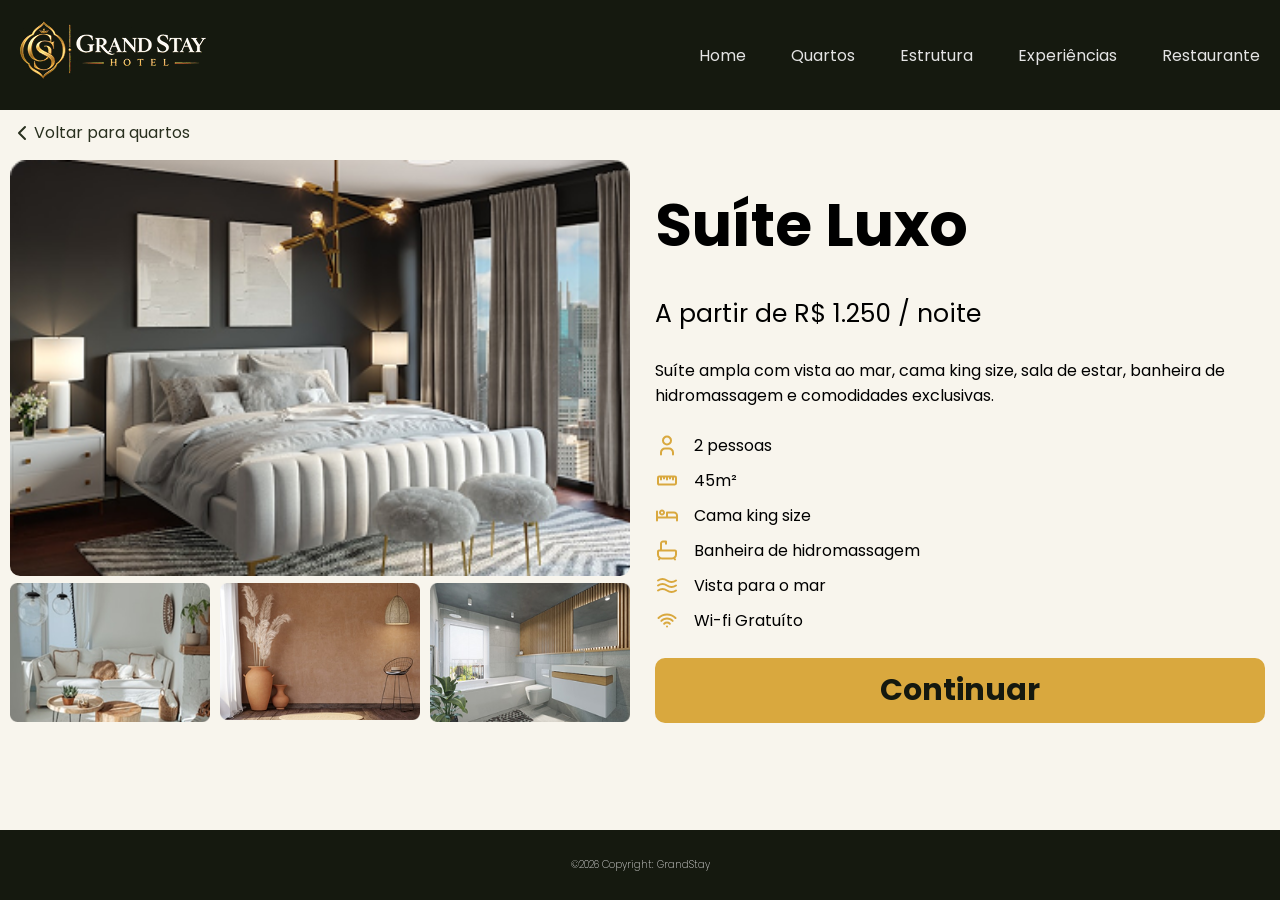
==== pages/details.html @ 63414645 "details page ready" ====
<!DOCTYPE html>
<html lang="pt-br">

<head>
    <meta charset="UTF-8">
    <meta name="viewport" content="width=device-width, initial-scale=1.0">
    <link rel="stylesheet" href="../css/details.css">
    <link rel="icon" type="image/png" href="../assets/icon.png">
    <title>Room-details</title>
</head>

<body>
    <header>
        <section class="logo">
            <a href="../index.html">
                <img src="../assets/logo-1 1.png" alt="">
            </a>
        </section>
        <section class="nav-itens">
            <input type="checkbox" id="menu-toggle">
            <label for="menu-toggle" class="menu-icon">
                <svg xmlns="http://www.w3.org/2000/svg" width="40" height="40" viewBox="0 0 24 24" fill="none"
                    stroke="currentColor" stroke-width="2" stroke-linecap="round" stroke-linejoin="round"
                    class="lucide lucide-menu-icon lucide-menu">
                    <path d="M4 5h16" />
                    <path d="M4 12h16" />
                    <path d="M4 19h16" />
                </svg>
            </label>
            <nav>
                <ul>
                    <li><a href="../index.html">Home</a></li>
                    <li><a href="#">Quartos</a></li>
                    <li><a href="#">Estrutura</a></li>
                    <li><a href="#">Experiências</a></li>
                    <li><a href="#">Restaurante</a></li>
                </ul>
            </nav>
        </section>
    </header>
    <main>
        <a href="../pages/rooms.html" class="back-btn"><svg xmlns="http://www.w3.org/2000/svg" width="24" height="24" viewBox="0 0 24 24"
                fill="none" stroke="currentColor" stroke-width="2" stroke-linecap="round" stroke-linejoin="round"
                class="lucide lucide-chevron-left-icon lucide-chevron-left">
                <path d="m15 18-6-6 6-6" />
            </svg>Voltar para quartos</a>
        <div class="wrapper">
            <section class="imgs">
                <article class="hero">
                    <figure>
                        <img src="../assets/suite-luxo.png" alt="">
                    </figure>
                </article>
                <article class="img-grid">
                    <figure>
                        <img src="../assets/details-1.png" alt="">
                        <img src="../assets/details-2.png" alt="">
                        <img src="../assets/details-3.png" alt="">
                    </figure>
                </article>
            </section>
            <section class="room-info">
                <h1>Suíte Luxo</h1>
                <h5>A partir de R$ 1.250 / noite</h5>
                <p>Suíte ampla com vista ao mar, cama king size, sala de estar, banheira de hidromassagem e comodidades
                    exclusivas.</p>
                <article class="details-items">
                    <div class="details-item">
                        <img src="../assets/icons/tabler-icon-user.svg" alt="">
                        <p>2 pessoas</p>
                    </div>
                    <div class="details-item">
                        <img src="../assets/icons/tabler-icon-ruler-3.svg" alt="">
                        <p>45m²</p>
                    </div>
                    <div class="details-item">
                        <img src="../assets/icons/tabler-icon-bed.svg" alt="">
                        <p>Cama king size</p>
                    </div>
                    <div class="details-item">
                        <img src="../assets/icons/tabler-icon-bath.svg" alt="">
                        <p>Banheira de hidromassagem</p>
                    </div>
                    <div class="details-item">
                        <img src="../assets/icons/tabler-icon-wave.svg" alt="">
                        <p>Vista para o mar</p>
                    </div>
                    <div class="details-item">
                        <img src="../assets/icons/tabler-icon-wifi.svg" alt="">
                        <p>Wi-fi Gratuíto</p>
                    </div>
                </article>

                <a href="./structure" class="btn">Continuar</a>

            </section>
        </div>
    </main>
    <footer>
        <p>&copy;2026 Copyright: GrandStay</p>
    </footer>
</body>

</html>
---- css/details.css ----
@import url('https://fonts.googleapis.com/css2?family=Poppins:ital,wght@0,100;0,200;0,300;0,400;0,500;0,600;0,700;0,800;0,900;1,100;1,200;1,300;1,400;1,500;1,600;1,700;1,800;1,900&display=swap');

html {
    scroll-behavior: smooth;
}

* {
    padding: 0;
    margin: 0;
    box-sizing: border-box;
    font-family: 'Poppins', sans-serif;
}

:root {
    --primary: #15190F;
    --secondary: #29301F;
    --accent: #D9A83E;
    --background: #F8F5ED;
    --text: #181711;
    --text-2: #E4E4E4;
    --border: #DDD5C5;
}

body {
    background-color: var(--background);
    min-height: 100vh;
    display: flex;
    flex-direction: column;
}



/* HEADER */

header {
    background-color: var(--primary);
    display: flex;
    justify-content: space-between;
    align-items: center;
    padding: 15px;
    position: relative;

    svg {
        color: var(--accent);
    }
}

.menu-icon {
    display: block;
}

nav {
    position: absolute;
    top: 100%;
    left: 0;
    width: 100%;
    background-color: var(--primary);
    max-height: 0;
    overflow: hidden;
    transition: 0.3s ease;
    z-index: 10000;
}

nav ul {
    display: flex;
    flex-direction: column;
    gap: 20px;
    padding: 20px;
    list-style: none;
    text-align: center;
}

nav a {
    display: block;
    padding: 12px 5px;
    color: var(--text-2);
    text-decoration: none;

    &:hover {
        background-color: var(--background);
        color: var(--primary);
        border-radius: 10px;
    }
}

#menu-toggle {
    display: none;
}

#menu-toggle:checked~nav {
    max-height: 600px;
}

/* HEADER */

main {
    padding: 0 10px;
    flex: 1;
}

/* BOTÃO */

.btn {
    background-color: var(--accent);
    color: var(--primary);
    text-decoration: none;
    padding: 10px 30px;
    font-weight: bold;
    font-size: larger;
    border-radius: 10px;
    transition: .3s;
    text-align: center;

    &:hover {
        background-color: var(--primary);
        color: var(--accent);
    }
}

.btn-nav {
    display: none;
}

/* BOTÃO */

.back-btn {
    display: flex;
    align-items: center;
    color: var(--secondary);
    text-decoration: none;
    margin-top: 10px;
}


.hero figure img {
    width: 100%;
    margin-top: 15px;
    border-radius: 10px;
}

.img-grid figure {
    display: grid;
    grid-template-columns: repeat(1, 1fr);
    gap: 10px;
}

.img-grid figure img {
    margin: 0 auto;

}

.room-info {
    margin-top: 30px;
    margin-bottom: 20px;
    display: flex;
    flex-direction: column;
    gap: 25px;
    padding: 5px;
}

.room-info h1 {
    font-size: 60px;
}

.room-info h5 {
    font-weight: 400;
    font-size: 25px;
}

.details-items {
    display: flex;
    flex-direction: column;
    gap: 10px;
}

.details-item {
    display: flex;
    gap: 15px;
}







/* FOOTER */
footer {
    width: 100%;
    background-color: var(--primary);
    color: var(--text-2);
    height: 70px;
    display: flex;
    align-items: center;
    justify-content: center;
}

footer p {
    font-weight: 200;
    font-size: 10px;
}

/* FOOTER */


@media (min-width: 768px) {
    .img-grid figure {
        grid-template-columns: repeat(3, 1fr);
    }

    .img-grid figure img {
        width: 100%;
    }
}


@media (min-width: 1024px) {
    header {
        background-color: var(--primary);
        display: flex;
        justify-content: space-between;
        align-items: center;
        padding: 15px;
        position: relative;
    }

    .btn {
        margin-top: 0px;
        font-size: 30px;
    }



    .menu-icon {
        display: none;
    }

    nav {
        position: static;
        width: auto;
        max-height: none;
        overflow: visible;
        background-color: transparent;
    }

    nav ul {
        flex-direction: row;
        align-items: center;
        gap: 35px;
        padding: 0;
    }

    .nav-itens {
        /* background-color: red; */
        max-width: 900px;
    }

    .logo {
        /* background-color: red; */
        max-width: 300px;
    }

    .wrapper {
        display: flex;
        gap: 20px
    }

    .room-info {
        width: 50%;
    }

    .imgs {
        width: 50%;
    }
}

@media (min-width: 1440px) {
    .room-info {
        height: 100%;
        gap: 50px;
    }
    .wrapper {
        height: 100vh;
        max-width: 1700px;
        margin: 0 auto;
    }
    .imgs{
        max-width: 800px;
    }
}
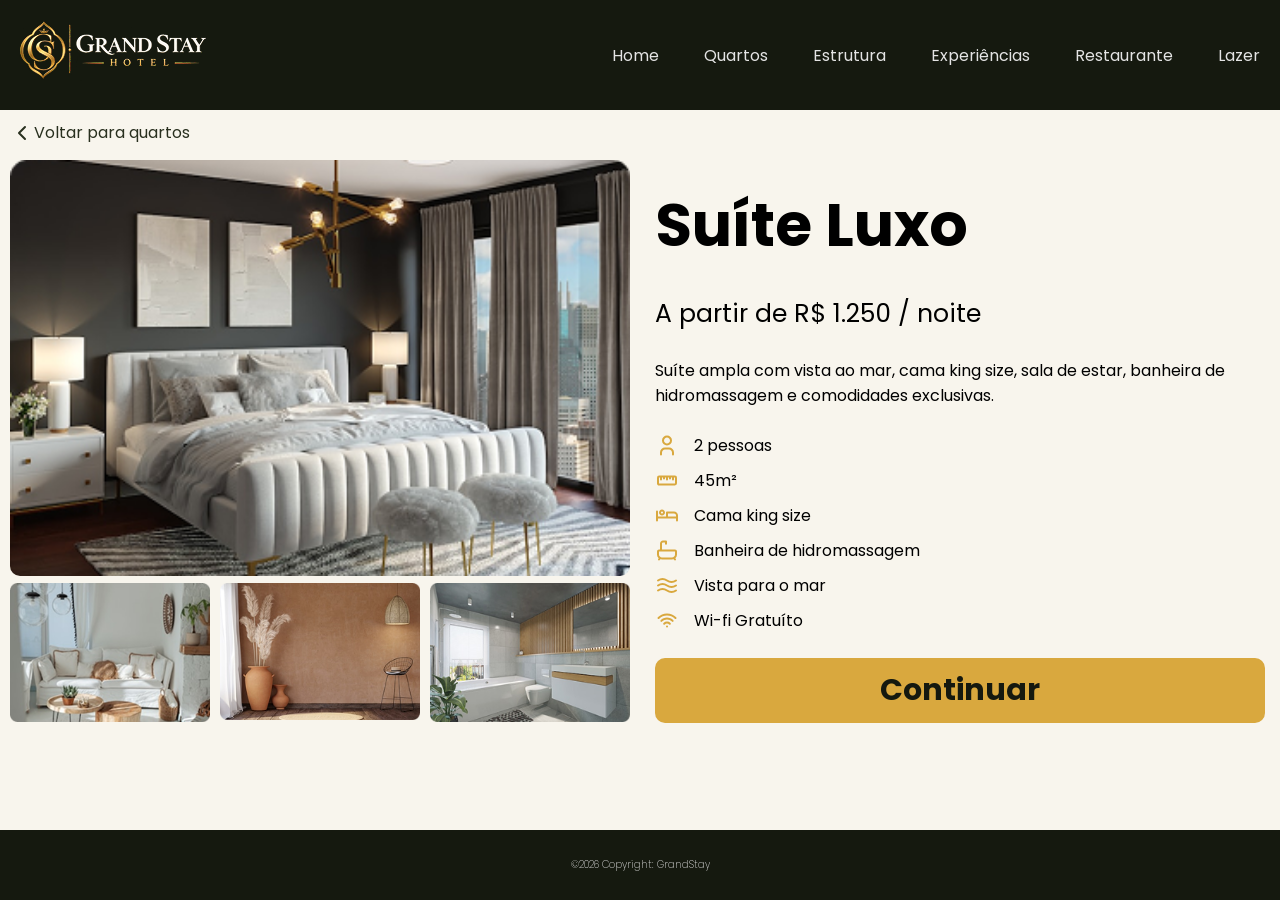
==== commit 033e4d5b: "page confirmation" ====
--- a/pages/details.html
+++ b/pages/details.html
@@ -6,7 +6,7 @@
     <meta name="viewport" content="width=device-width, initial-scale=1.0">
     <link rel="stylesheet" href="../css/details.css">
     <link rel="icon" type="image/png" href="../assets/icon.png">
-    <title>Room-details</title>
+    <title>Grand-Stay/Room-details</title>
 </head>
 
 <body>
@@ -30,10 +30,11 @@
             <nav>
                 <ul>
                     <li><a href="../index.html">Home</a></li>
-                    <li><a href="#">Quartos</a></li>
-                    <li><a href="#">Estrutura</a></li>
-                    <li><a href="#">Experiências</a></li>
-                    <li><a href="#">Restaurante</a></li>
+                    <li><a href="../pages/rooms.html">Quartos</a></li>
+                    <li><a href="../pages/structure.html">Estrutura</a></li>
+                    <li><a href="../pages/experiencias.html">Experiências</a></li>
+                    <li><a href="../pages/restaurant.html">Restaurante</a></li>
+                    <li><a href="../pages/fun.html">Lazer</a></li>
                 </ul>
             </nav>
         </section>
@@ -91,7 +92,7 @@
                     </div>
                 </article>
 
-                <a href="./structure" class="btn">Continuar</a>
+                <a href="./structure.html" class="btn">Continuar</a>
 
             </section>
         </div>
